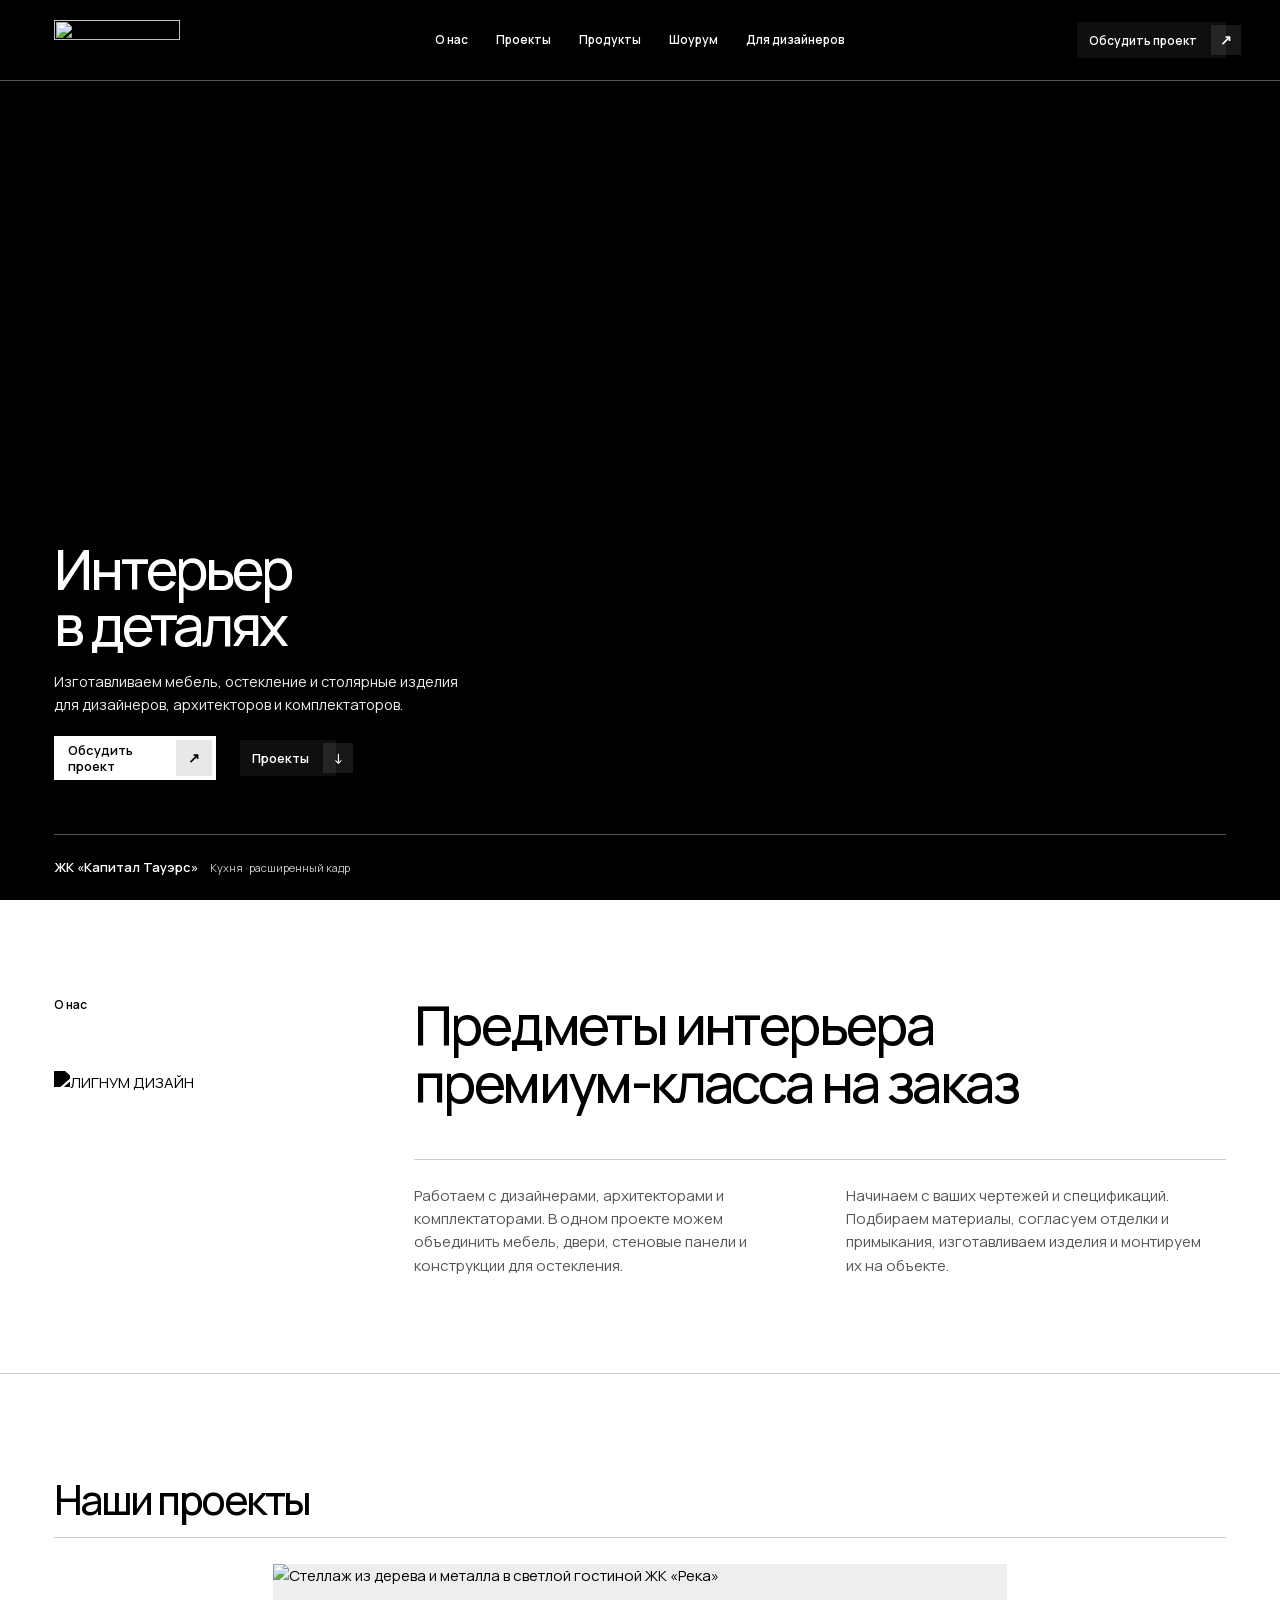
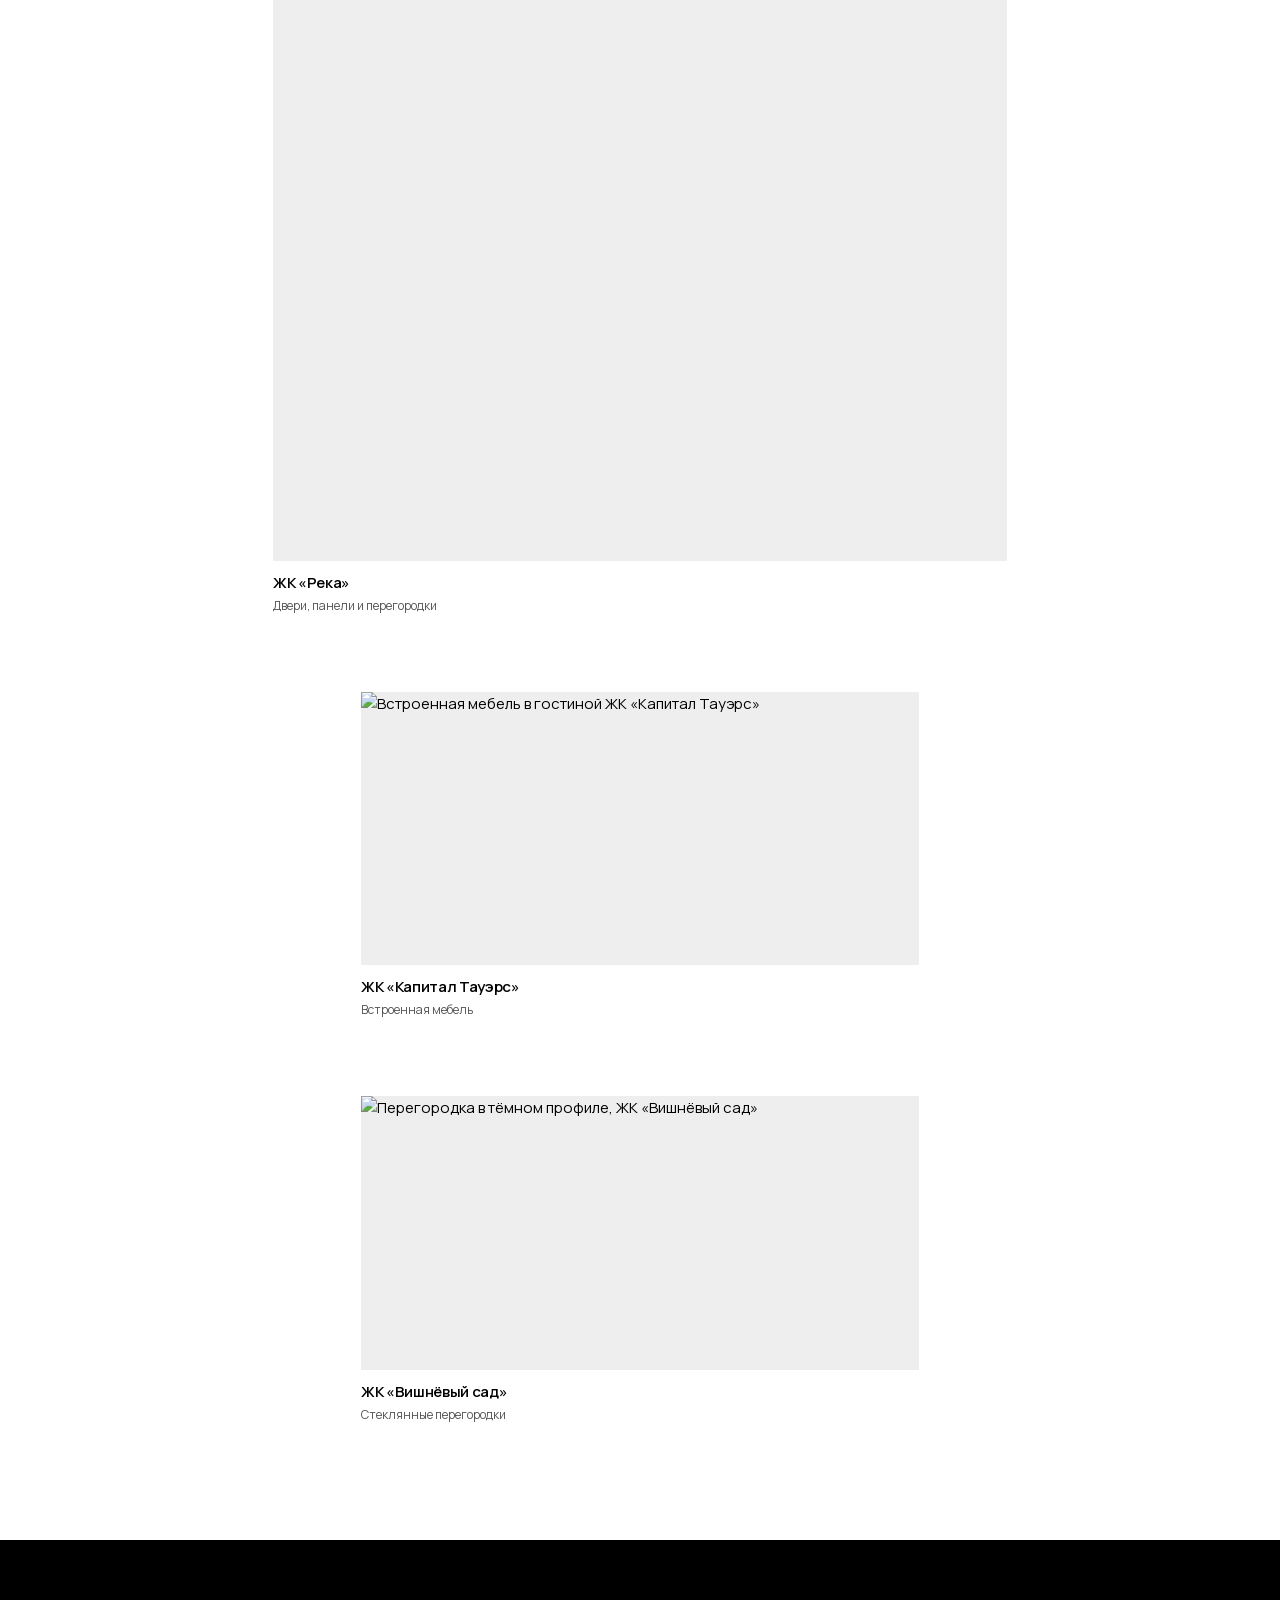
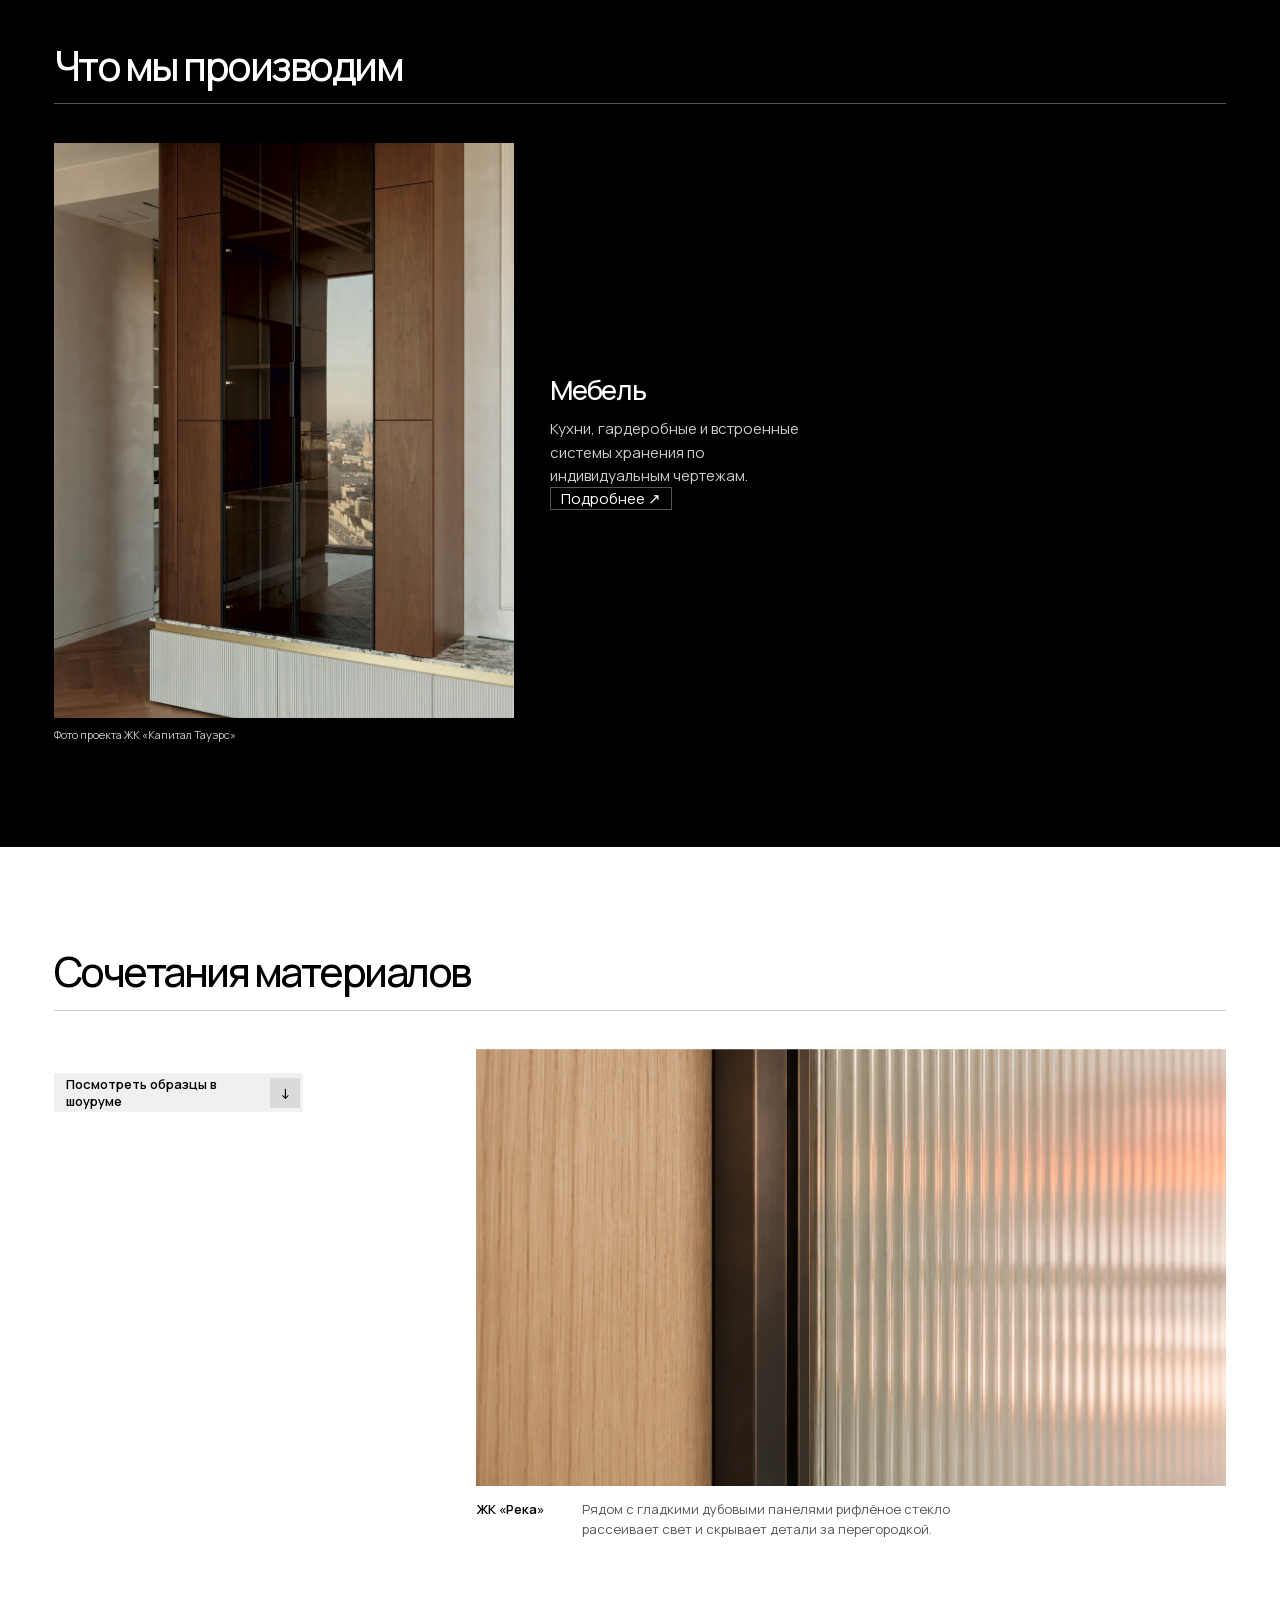
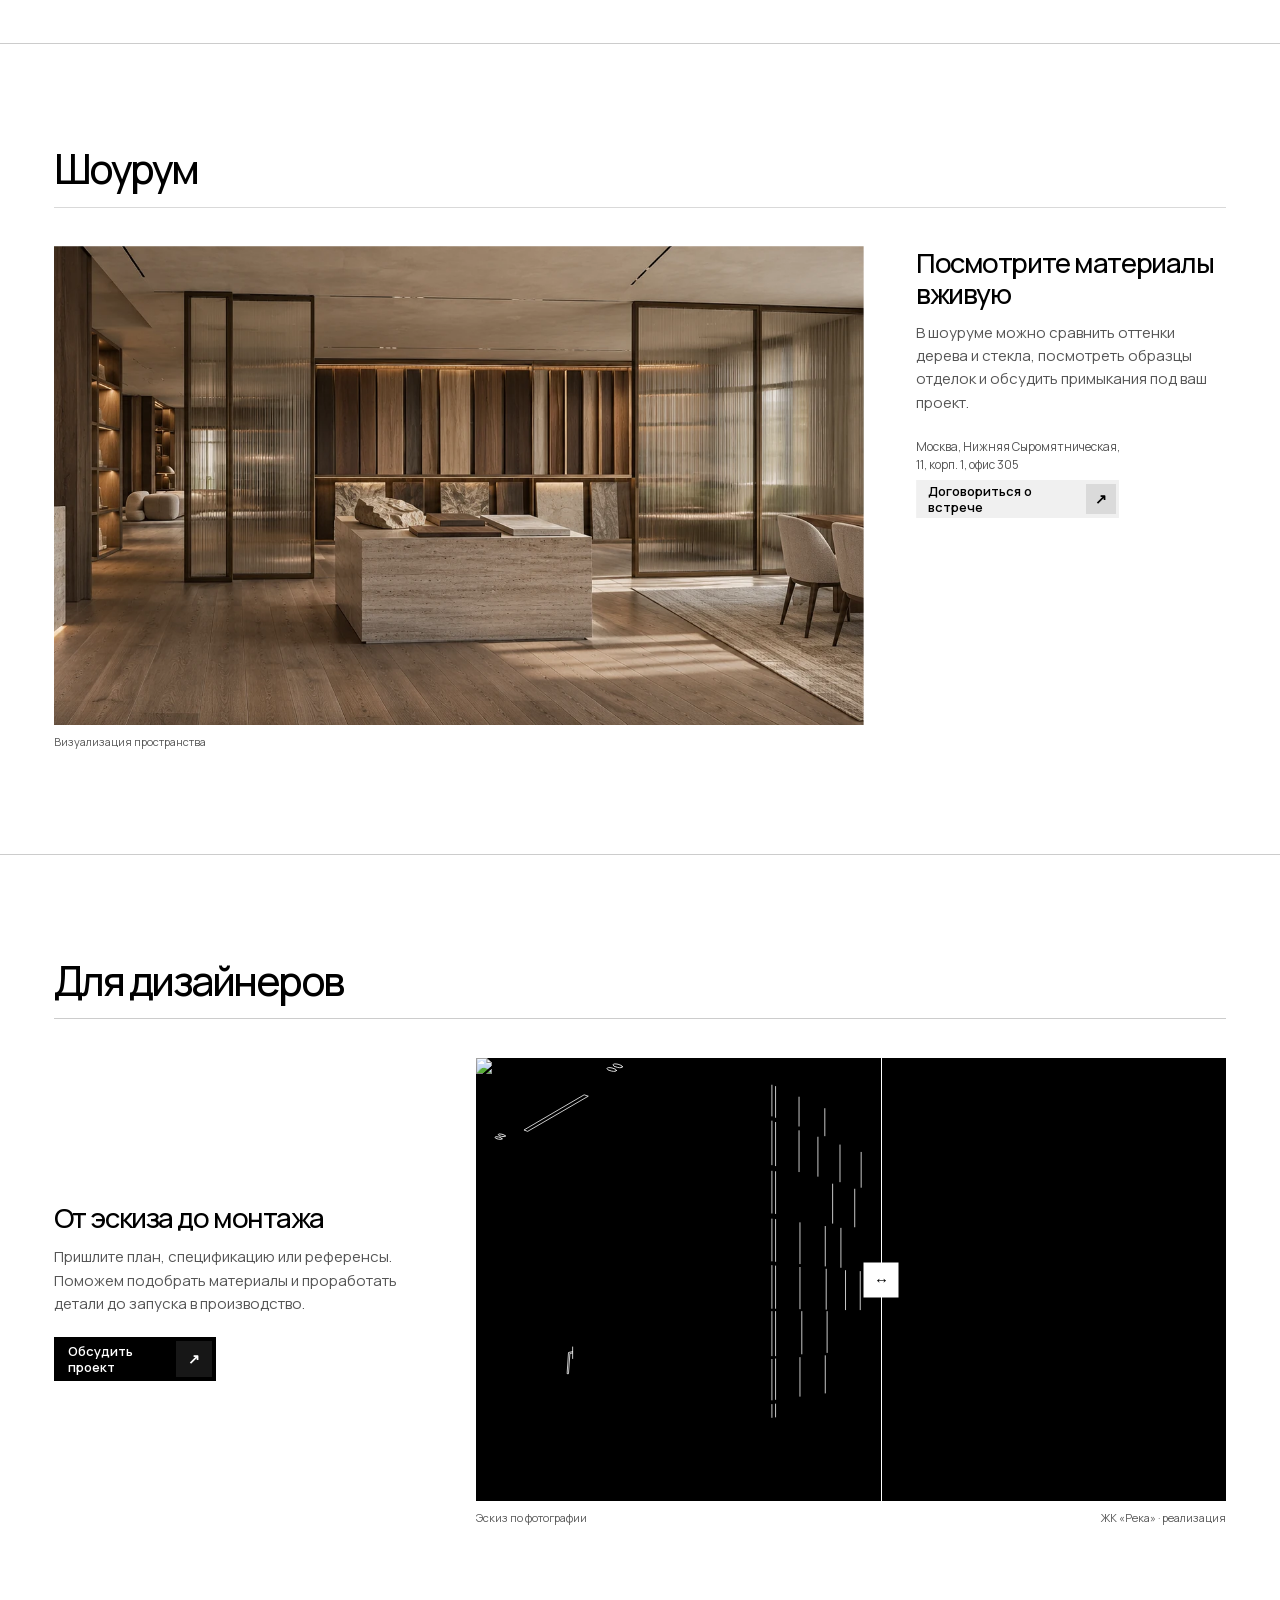
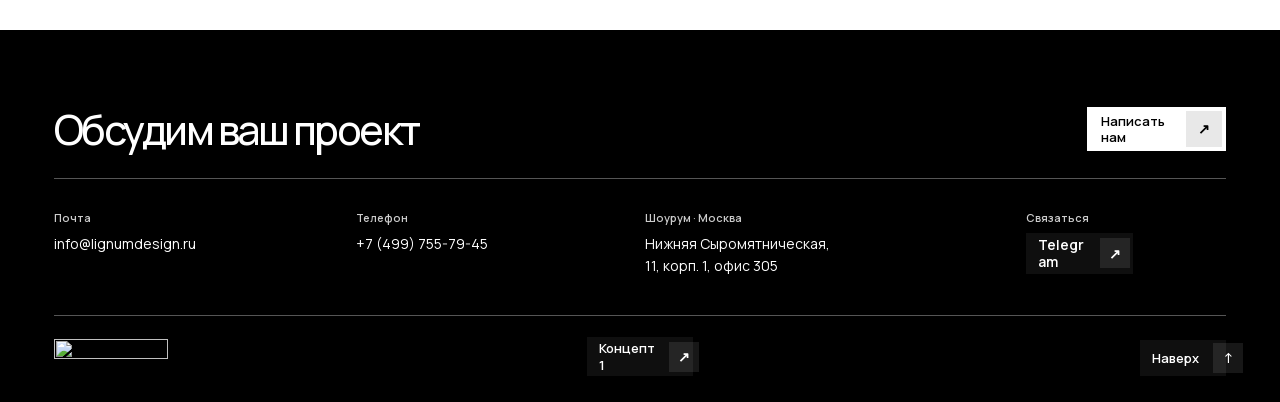
==== concept-2/index.html @ 177f82dd "Publish the two LIGNUM design concepts" ====
<!doctype html>
<html lang="ru">
<head>
  <meta charset="utf-8">
  <meta name="viewport" content="width=device-width, initial-scale=1">
  <meta name="robots" content="noindex, nofollow">
  <meta name="theme-color" content="#fff">
  <meta name="description" content="Изготовление мебели, остекления и отделки для проектов дизайнеров, архитекторов и комплектаторов.">
  <title>ЛИГНУМ ДИЗАЙН — Концепт 2</title>
  <link rel="preload" href="media/manrope-cyrillic.woff2" as="font" type="font/woff2" crossorigin>
  <script src="/lignum-preview/concept-theme.js"></script>
  <link rel="stylesheet" href="concept.css?v=materials-detail">
  <link rel="stylesheet" href="/lignum-preview/concept-theme.css">
  <link rel="stylesheet" href="/lignum-preview/product-more.css?v=placeholder">
  <script src="shell.js" defer></script>
  <script src="/lignum-preview/image-galleries.js" defer></script>
  <script src="concept.js?v=shared-galleries" defer></script>
</head>
<body id="top">
  <a class="skip-link" href="#main">К содержанию</a>
  <header class="site-header is-over-hero">
    <div class="wrap header-inner">
      <a class="header-logo" href="/lignum-preview/concept-2/" aria-label="ЛИГНУМ ДИЗАЙН, главная">
        <img src="/lignum-preview/assets/lignum-logo-original-white.png" width="896" height="288" alt="">
      </a>
      <nav class="header-nav" aria-label="Главное меню">
        <a href="#about">О нас</a>
        <a href="#projects">Проекты</a>
        <a href="#products">Продукты</a>
        <a href="#showroom">Шоурум</a>
        <a href="#designers">Для дизайнеров</a>
      </nav>
      <div class="header-actions">
        <a class="header-contact text-link" href="#contact">Обсудить проект <span aria-hidden="true">↗</span></a>
        <button class="concept-theme-toggle" type="button" aria-label="Тёмная тема" aria-pressed="false" hidden><span aria-hidden="true">☾</span><span aria-hidden="true">☀︎</span></button>
        <button class="menu-button" type="button" aria-label="Открыть меню" aria-controls="site-menu" aria-expanded="false" hidden>
          <span class="menu-icon" aria-hidden="true"></span>
        </button>
      </div>
    </div>
  </header>

  <main id="main">
    <section class="hero" aria-labelledby="hero-title">
      <div class="hero-copy wrap">
        <h1 id="hero-title"><span class="hero-line"><span>Интерьер</span></span> <span class="hero-line"><span>в деталях</span></span></h1>
        <p>Изготавливаем мебель, остекление и столярные изделия для дизайнеров, архитекторов и комплектаторов.</p>
        <div class="hero-actions">
          <a class="button button-paper" href="#contact">Обсудить проект <span aria-hidden="true">↗</span></a>
          <a class="text-link" href="#projects">Проекты <span aria-hidden="true">↓</span></a>
        </div>
      </div>
      <div class="hero-image" id="hero-image">
        <img src="/lignum-preview/concept-2/media/capital-kitchen-wide.webp" width="1672" height="941" alt="Кухня из орехового шпона, эмали и камня в ЖК «Капитал Тауэрс»" style="--crop: 54% 49%; --crop-small: 55% 52%" fetchpriority="high">
      </div>
      <div class="hero-caption wrap">
        <div class="hero-project">
          <span data-hero-name>ЖК «Капитал Тауэрс»</span>
          <span class="hero-project-type" data-hero-type>Кухня · расширенный кадр</span>
        </div>
        <div class="hero-controls" role="group" aria-label="Кадры портфолио" hidden>
          <span class="hero-count" aria-live="off"><span data-slide-number>01</span><span aria-hidden="true"> / </span>03</span>
          <button type="button" class="icon-button" data-hero-previous aria-label="Предыдущий кадр" aria-controls="hero-image">←</button>
          <button type="button" class="icon-button" data-hero-next aria-label="Следующий кадр" aria-controls="hero-image">→</button>
          <button type="button" class="icon-button hero-pause" data-hero-pause aria-label="Приостановить смену фото" aria-controls="hero-image">Ⅱ</button>
        </div>
      </div>
    </section>

    <section class="about" id="about" aria-labelledby="about-title">
      <div class="wrap about-grid">
        <div class="about-brand" data-reveal>
          <span class="section-label">О нас</span>
          <img src="/lignum-preview/assets/lignum-logo-original-white.png" width="896" height="288" alt="ЛИГНУМ ДИЗАЙН" loading="lazy" decoding="async">
        </div>
        <div class="about-copy" data-reveal>
          <h2 id="about-title">Предметы интерьера<br> премиум-класса на заказ</h2>
          <div class="about-details">
            <p>Работаем с дизайнерами, архитекторами и комплектаторами. В одном проекте можем объединить мебель, двери, стеновые панели и конструкции для остекления.</p>
            <p>Начинаем с ваших чертежей и спецификаций. Подбираем материалы, согласуем отделки и примыкания, изготавливаем изделия и монтируем их на объекте.</p>
          </div>
        </div>
      </div>
    </section>

    <section class="section" aria-labelledby="projects-title">
      <div class="work-gallery" id="projects">
        <div class="work-stage">
          <div class="section-heading wrap" data-reveal>
            <h2 id="projects-title">Наши проекты</h2>
          </div>
          <div class="work-frame" data-reveal="media">
            <div class="work-rail" id="work-rail" role="region" aria-label="Галерея проектов" tabindex="0">
              <div class="work-track">
                <article class="work work-lead" data-project="reka">
                  <div class="work-image"><img src="/lignum-preview/assets/reka-living-retouched.webp" width="1631" height="964" alt="Стеллаж из дерева и металла в светлой гостиной ЖК «Река»" loading="lazy" decoding="async"></div>
                  <div class="work-caption"><div><h3>ЖК «Река»</h3><p>Двери, панели и перегородки</p></div></div>
                </article>
                <article class="work work-capital" data-project="capital-towers">
                  <div class="work-image"><img src="/lignum-preview/assets/capital-detail-retouched.webp" width="1535" height="1025" alt="Встроенная мебель в гостиной ЖК «Капитал Тауэрс»" loading="lazy" decoding="async"></div>
                  <div class="work-caption"><div><h3>ЖК «Капитал Тауэрс»</h3><p>Встроенная мебель</p></div></div>
                </article>
                <article class="work work-vishnevy" data-project="vishnevy-sad">
                  <div class="work-image"><img src="/lignum-preview/concept-2/media/vishnevy-wide.webp" width="1536" height="1024" alt="Перегородка в тёмном профиле, ЖК «Вишнёвый сад»" loading="lazy" decoding="async"></div>
                  <div class="work-caption"><div><h3>ЖК «Вишнёвый сад»</h3><p>Стеклянные перегородки</p></div></div>
                </article>
              </div>
            </div>
            <div class="work-controls wrap" role="group" aria-label="Навигация по проектам" hidden>
              <span class="work-count"><span data-work-current>01</span><span aria-hidden="true"> / </span><span data-work-total>03</span></span>
              <span class="work-progress" aria-hidden="true"></span>
              <div class="work-arrows">
                <button type="button" class="icon-button" aria-label="Предыдущий проект" aria-controls="work-rail" data-work-previous>←</button>
                <button type="button" class="icon-button" aria-label="Следующий проект" aria-controls="work-rail" data-work-next>→</button>
              </div>
            </div>
          </div>
        </div>
      </div>
    </section>

    <section class="section product-section" id="products" aria-labelledby="products-title">
      <div class="wrap">
        <div class="section-heading" data-reveal>
          <h2 id="products-title">Что мы производим</h2>
        </div>
        <div class="product-grid" data-reveal>
          <div class="product-tabs" id="product-tabs" role="tablist" aria-label="Производственные направления" aria-orientation="vertical" hidden>
            <button type="button" role="tab" id="product-tab-0" aria-controls="product-panel" aria-selected="true">Мебель <span aria-hidden="true">↗</span></button>
            <button type="button" role="tab" id="product-tab-1" aria-controls="product-panel" aria-selected="false" tabindex="-1">Остекление <span aria-hidden="true">↗</span></button>
            <button type="button" role="tab" id="product-tab-2" aria-controls="product-panel" aria-selected="false" tabindex="-1">Двери и стеновые панели <span aria-hidden="true">↗</span></button>
            <button type="button" role="tab" id="product-tab-3" aria-controls="product-panel" aria-selected="false" tabindex="-1">Мягкая мебель <span aria-hidden="true">↗</span></button>
            <button type="button" role="tab" id="product-tab-4" aria-controls="product-panel" aria-selected="false" tabindex="-1">Паркетная доска <span aria-hidden="true">↗</span></button>
            <button type="button" role="tab" id="product-tab-5" aria-controls="product-panel" aria-selected="false" tabindex="-1">Перегородки и ограждения <span aria-hidden="true">↗</span></button>
          </div>
          <div class="product-panel" id="product-panel" role="tabpanel" aria-labelledby="product-tab-0" tabindex="0">
            <figure class="product-visual">
              <div class="product-image"><img src="media/capital-walnut-cabinet.webp" width="957" height="1435" alt="Встроенный шкаф из орехового шпона со стеклянными фасадами в ЖК «Капитал Тауэрс»" style="--crop: 50% 78%" loading="lazy" decoding="async"></div>
              <figcaption data-product-credit>Фото проекта ЖК «Капитал Тауэрс»</figcaption>
            </figure>
            <div class="product-copy">
              <h3 data-product-title>Мебель</h3>
              <p data-product-description>Кухни, гардеробные и встроенные системы хранения по индивидуальным чертежам.</p>
              <a class="product-more" role="link" aria-disabled="true">Подробнее <span aria-hidden="true">↗</span></a>
            </div>
          </div>
        </div>
      </div>
    </section>

    <section class="section materials-section" id="materials" aria-labelledby="materials-title">
      <div class="wrap">
        <div class="section-heading" data-reveal>
          <h2 id="materials-title">Сочетания материалов</h2>
        </div>
        <div class="materials-grid">
          <div class="materials-options" role="group" aria-label="Сочетания материалов в проектах" data-reveal hidden>
            <button class="material-option" type="button" aria-pressed="true" aria-controls="materials-example">Дуб и рифлёное стекло <span aria-hidden="true">→</span></button>
            <button class="material-option" type="button" aria-pressed="false" aria-controls="materials-example">Орех, эмаль и камень <span aria-hidden="true">→</span></button>
            <button class="material-option" type="button" aria-pressed="false" aria-controls="materials-example">Тёмный профиль и стекло <span aria-hidden="true">→</span></button>
          </div>
          <figure class="materials-figure" id="materials-example" data-reveal="media">
            <div class="materials-image">
              <img src="media/materials-reka.webp" width="1672" height="941" alt="Крупный план стыка дубовой панели, тёмного профиля и рифлёного стекла" loading="lazy" decoding="async">
            </div>
            <figcaption aria-live="polite">
              <span data-material-project>ЖК «Река»</span>
              <p data-material-caption>Рядом с гладкими дубовыми панелями рифлёное стекло рассеивает свет и скрывает детали за перегородкой.</p>
            </figcaption>
          </figure>
          <a class="text-link materials-visit" href="#showroom" data-reveal>Посмотреть образцы в шоуруме <span aria-hidden="true">↓</span></a>
        </div>
      </div>
    </section>

    <section class="section wrap" id="showroom" aria-labelledby="showroom-title">
      <div class="section-heading" data-reveal>
        <h2 id="showroom-title">Шоурум</h2>
      </div>
      <div class="showroom-grid">
        <figure class="showroom-figure" data-reveal="media">
          <div class="showroom-image" id="showroom-image"><img src="media/showroom-entry-large.webp" width="2172" height="724" alt="Визуализация входа в шоурум" style="--crop: 48% 50%; --crop-small: 46% 50%" loading="lazy" decoding="async"></div>
          <figcaption>Визуализация пространства</figcaption>
        </figure>
        <div class="showroom-info" data-reveal>
          <h3>Посмотрите материалы вживую</h3>
          <p>В шоуруме можно сравнить оттенки дерева и стекла, посмотреть образцы отделок и обсудить примыкания под ваш проект.</p>
          <div class="showroom-controls" aria-label="Зоны шоурума" role="group" hidden>
            <button class="showroom-option" type="button" aria-pressed="true" aria-controls="showroom-image" data-scene="0">Вход <span aria-hidden="true">↗</span></button>
            <button class="showroom-option" type="button" aria-pressed="false" aria-controls="showroom-image" data-scene="1">Материалы <span aria-hidden="true">↗</span></button>
            <button class="showroom-option" type="button" aria-pressed="false" aria-controls="showroom-image" data-scene="2">Встречи <span aria-hidden="true">↗</span></button>
          </div>
          <div class="showroom-visit">
            <address>Москва, Нижняя Сыромятническая,<br>11, корп. 1, офис 305</address>
            <a class="text-link" href="mailto:info@lignumdesign.ru?subject=Встреча%20в%20шоуруме">Договориться о встрече <span aria-hidden="true">↗</span></a>
          </div>
        </div>
      </div>
    </section>

    <section class="section designer-section" id="designers" aria-labelledby="designers-title">
      <div class="wrap">
        <div class="section-heading" data-reveal>
          <h2 id="designers-title">Для дизайнеров</h2>
        </div>
        <div class="designer-grid">
          <div class="designer-copy" data-reveal>
            <h3>От эскиза до монтажа</h3>
            <p>Пришлите план, спецификацию или референсы. Поможем подобрать материалы и проработать детали до запуска в производство.</p>
            <a class="button button-ink" href="#contact">Обсудить проект <span aria-hidden="true">↗</span></a>
          </div>
          <figure class="comparison" data-reveal="media">
            <div class="comparison-image">
              <img class="comparison-sketch" src="/lignum-preview/assets/reka-outline-ai.webp" width="1631" height="964" alt="Эскиз гостиной со стеллажом" loading="lazy" decoding="async">
              <svg class="comparison-detail" viewBox="0 0 1631 964" aria-hidden="true" focusable="false">
                <g fill="none" stroke="#fff" stroke-width="1.7" stroke-linecap="round" stroke-linejoin="round">
                  <path d="M643 59v67m0 11v95m0 14v91m0 13v91m0 10v93m0 7v96m0 8v88m0 10v28 M651 62v67m0 11v94m0 13v91m0 13v91m0 10v92m0 7v96m0 7v88m0 10v28"/>
                  <path d="M702 85v63m56-38v59 M702 158v89m41-75v85m48-68v80m46-64v76 M775 274v85m48-74v82 M704 358v89m55-81v86m34-82v85 M704 455v90m57-86v87m42-84v85m32-83v83 M708 551v92m55-92v89 M704 651v84m55-88v81"/>
                  <path d="M210 628v25m0-15-9 2-3 46h3l3-44 6-1 M105 156l130-76 9 3-131 76z"/>
                  <ellipse cx="49" cy="174" rx="8" ry="2.4" transform="rotate(12 49 174)"/>
                  <ellipse cx="56" cy="168" rx="8" ry="2.4" transform="rotate(12 56 168)"/>
                  <ellipse cx="295" cy="25" rx="10.5" ry="3.4" transform="rotate(12 295 25)"/>
                  <ellipse cx="308" cy="17" rx="10.5" ry="3.4" transform="rotate(12 308 17)"/>
                </g>
              </svg>
              <img class="comparison-photo" src="/lignum-preview/assets/reka-living-retouched.webp" width="1631" height="964" alt="Готовая гостиная ЖК «Река»" loading="lazy" decoding="async">
              <span class="comparison-line" aria-hidden="true"><span>↔</span></span>
              <input class="comparison-input" type="range" min="0" max="100" value="54" aria-label="Сравнить эскиз и фотографию гостиной" hidden>
            </div>
            <figcaption><span>Эскиз по фотографии</span><span>ЖК «Река» · реализация</span></figcaption>
          </figure>
        </div>
      </div>
    </section>
  </main>

  <footer class="site-footer" id="contact">
    <div class="wrap">
      <div class="footer-top" data-reveal>
        <h2>Обсудим ваш проект</h2>
        <a class="button button-paper" href="mailto:info@lignumdesign.ru?subject=Проект%20для%20ЛИГНУМ%20ДИЗАЙН">Написать нам <span aria-hidden="true">↗</span></a>
      </div>
      <div class="footer-contacts">
        <div><span class="section-label">Почта</span><a href="mailto:info@lignumdesign.ru">info@lignumdesign.ru</a></div>
        <div><span class="section-label">Телефон</span><a href="tel:+74997557945">+7 (499) 755-79-45</a></div>
        <div><span class="section-label">Шоурум · Москва</span><address>Нижняя Сыромятническая,<br>11, корп. 1, офис 305</address></div>
        <div><span class="section-label">Связаться</span><a class="text-link" href="https://t.me/lignum_design" target="_blank" rel="noopener noreferrer">Telegram <span aria-hidden="true">↗</span></a></div>
      </div>
      <div class="footer-bottom">
        <a class="footer-logo" href="#top" aria-label="ЛИГНУМ ДИЗАЙН, наверх"><img src="/lignum-preview/assets/lignum-logo-original-white.png" width="896" height="288" alt=""></a>
        <a class="text-link" href="/lignum-preview/concept-1/">Концепт 1 <span aria-hidden="true">↗</span></a>
        <a href="#top" class="text-link">Наверх <span aria-hidden="true">↑</span></a>
      </div>
    </div>
  </footer>

  <dialog class="site-menu" id="site-menu" aria-labelledby="menu-title">
    <div class="wrap menu-shell">
      <div class="menu-header"><h2 id="menu-title">Меню</h2><button class="text-link" type="button" data-menu-close autofocus>Закрыть <span aria-hidden="true">×</span></button></div>
      <div class="menu-columns">
        <nav class="menu-main" aria-label="Разделы сайта">
          <a href="#about">О нас</a><a href="#projects">Проекты</a><a href="#products">Продукты</a>
          <a href="#showroom">Шоурум</a><a href="#designers">Для дизайнеров</a><a href="#contact">Контакты</a>
        </nav>
        <div class="menu-details">
          <nav aria-label="Продуктовые направления">
            <h3>Продукты</h3>
            <a href="#products" data-product-tab="0">Мебель</a><a href="#products" data-product-tab="1">Остекление</a>
            <a href="#products" data-product-tab="2">Двери и стеновые панели</a><a href="#products" data-product-tab="3">Мягкая мебель</a>
            <a href="#products" data-product-tab="4">Паркетная доска</a><a href="#products" data-product-tab="5">Перегородки и ограждения</a>
          </nav>
          <nav aria-label="Избранные проекты">
            <h3>Избранные проекты</h3>
            <a href="#projects" data-project-link="reka">ЖК «Река»</a><a href="#projects" data-project-link="capital-towers">ЖК «Капитал Тауэрс»</a>
            <a href="#projects" data-project-link="vishnevy-sad">ЖК «Вишнёвый сад»</a>
          </nav>
        </div>
      </div>
    </div>
  </dialog>
</body>
</html>
---- concept-2/concept.css ----
@font-face {
  font-family: Manrope;
  src: url("media/manrope-cyrillic.woff2") format("woff2");
  font-style: normal;
  font-weight: 400 700;
  font-display: swap;
  unicode-range: U+0301, U+0400-045F, U+0490-0491, U+04B0-04B1, U+2116;
}

@font-face {
  font-family: Manrope;
  src: url("media/manrope-latin.woff2") format("woff2");
  font-style: normal;
  font-weight: 400 700;
  font-display: swap;
  unicode-range: U+0000-00FF, U+0131, U+0152-0153, U+02BB-02BC, U+02C6, U+02DA, U+02DC,
    U+0304, U+0308, U+0329, U+2000-206F, U+20AC, U+2122, U+2191, U+2193, U+2212, U+2215, U+FEFF, U+FFFD;
}

:root {
  --paper: #fff;
  --ink: #000;
  --canvas: var(--paper);
  --text: var(--ink);
  --wordmark-filter: brightness(0);
  --quiet: #000a;
  --rule: #0003;
  --inverse-quiet: #fffc;
  --inverse-rule: #fff5;
  --gutter: clamp(22px, 4.2vw, 76px);
  --header-size: 81px;
  --page-scroll-padding: 104px;
  --section-space: clamp(64px, 8.1vw, 132px);
  --ease: cubic-bezier(.22, .72, .22, 1);
  --body-font: Manrope, Arial, sans-serif;
  color-scheme: light;
  scroll-padding-top: var(--page-scroll-padding);
  scroll-behavior: smooth;
}

:root[data-theme="dark"] {
  --canvas: #171717;
  --text: #f4f4f4;
  --quiet: #bdbdbd;
  --rule: #fff4;
  --wordmark-filter: none;
  color-scheme: dark;
}

* { box-sizing: border-box; }
[hidden] { display: none !important; }
body { margin: 0; background: var(--canvas); color: var(--text); font: 400 15px/1.55 var(--body-font); }
h1, h2, h3, p, figure { margin: 0; }
h1, h2, h3 { font-weight: 500; }
img, svg { display: block; max-width: 100%; }
a { color: inherit; text-decoration: none; }
button, input { font: inherit; color: inherit; }
button { border-radius: 0; cursor: pointer; }
address { font-style: normal; }
:focus-visible { outline: 2px solid currentColor; outline-offset: 4px; }
.skip-link { position: fixed; left: 12px; top: 12px; z-index: 20; translate: 0 -150%; padding: 10px 16px; background: var(--text); color: var(--canvas); }
.skip-link:focus { translate: 0; }

.wrap { width: min(calc(100% - 2 * var(--gutter)), 1584px); margin-inline: auto; }
.section { padding-block: var(--section-space); }
.text-link, .button {
  --action-tile: color-mix(in srgb, currentColor 9%, transparent);
  display: inline-flex;
  width: fit-content;
  align-items: center;
  justify-content: space-between;
  gap: 14px;
  padding: 3px 3px 3px 12px;
  border: 0;
  font-size: 13px;
  font-weight: 600;
  line-height: 1.25;
  transition: background .28s var(--ease), color .28s var(--ease);
}
.text-link { min-height: 36px; background: color-mix(in srgb, currentColor 6%, transparent); }
.text-link:is(:hover, :focus-visible) { background: color-mix(in srgb, currentColor 12%, transparent); }
.text-link > span, .button > span {
  display: grid;
  flex: 0 0 30px;
  place-items: center;
  aspect-ratio: 1;
  background: var(--action-tile);
  font-size: 14px;
  transition: background .28s var(--ease), color .28s var(--ease);
}
.text-link:is(:hover, :focus-visible) > span { background: var(--text); color: var(--canvas); }
.hero .text-link:is(:hover, :focus-visible) > span,
.site-header.is-over-hero .text-link:is(:hover, :focus-visible) > span,
.product-section .text-link:is(:hover, :focus-visible) > span,
.site-footer .text-link:is(:hover, :focus-visible) > span { background: var(--paper); color: var(--ink); }
.button {
  min-height: 44px;
  gap: 17px;
  padding: 4px 4px 4px 14px;
}
.button > span { flex-basis: 36px; }
.button-ink { background: var(--ink); color: var(--paper); }
.button-ink:is(:hover, :focus-visible) > span { background: var(--paper); color: var(--ink); }
.button-paper { background: var(--paper); color: var(--ink); }
.button-paper:is(:hover, :focus-visible) > span { background: var(--ink); color: var(--paper); }
.section-label { font-size: 12px; font-weight: 600; }
.section-heading {
  display: flex;
  justify-content: space-between;
  align-items: end;
  gap: 24px;
  margin-bottom: clamp(23px, 3vw, 43px);
  padding-bottom: 17px;
  border-bottom: 1px solid var(--rule);
}
.section-heading h2, .footer-top h2 {
  font-size: clamp(30px, 3.2vw, 49px);
  line-height: 1.04;
  letter-spacing: -.061em;
  text-wrap: balance;
}

.site-header {
  position: relative;
  z-index: 8;
  top: 0;
  height: var(--header-size);
  border-bottom: 1px solid var(--rule);
  background: var(--canvas);
  transition: background .28s ease, border-color .28s ease, color .28s ease;
}
.site-header.is-sticky { position: sticky; }
.site-header.is-over-hero { background: transparent; color: var(--paper); border-color: var(--inverse-rule); }
.header-inner {
  display: grid;
  grid-template-columns: 1fr auto 1fr;
  align-items: center;
  height: 100%;
  gap: 24px;
}
.header-logo { width: 126px; }
.header-logo img { width: 100%; height: auto; filter: var(--wordmark-filter); }
.site-header.is-over-hero .header-logo img { filter: none; }
.header-nav,
.header-actions {
  display: flex;
  gap: clamp(15px, 2.2vw, 34px);
  align-items: center;
}
.header-nav { font-size: 12px; font-weight: 600; white-space: nowrap; }
.header-nav a:hover { text-decoration: underline; text-underline-offset: 5px; }
.header-actions { justify-self: end; }
.header-contact { white-space: nowrap; font-size: 12px; }
.menu-button, .icon-button {
  display: grid;
  place-items: center;
  width: 39px;
  height: 39px;
  padding: 0;
  border: 1px solid var(--rule);
  background: transparent;
  transition: color .2s ease, background .2s ease, border-color .2s ease;
}
.menu-button:hover, .icon-button:hover { border-color: var(--text); background: var(--text); color: var(--canvas); }
.site-header.is-over-hero .menu-button, .hero .icon-button { border-color: var(--inverse-rule); }
.site-header.is-over-hero .menu-button:hover, .hero .icon-button:hover { background: var(--paper); color: var(--ink); border-color: var(--paper); }
.menu-icon { width: 17px; height: 7px; border-block: 1px solid currentColor; }

.hero {
  position: relative;
  isolation: isolate;
  display: grid;
  grid-template-rows: 1fr auto;
  min-height: 100vh;
  min-height: 100svh;
  margin-top: calc(-1 * var(--header-size));
  padding-top: var(--header-size);
  overflow: clip;
  background: var(--ink);
  color: var(--paper);
}
.hero-copy { align-self: end; padding-block: 34px clamp(29px, 6vh, 74px); }
.hero h1 {
  width: fit-content;
  font-size: clamp(39px, 4.35vw, 65px);
  line-height: 1.02;
  letter-spacing: -.055em;
}
.hero-line { display: block; overflow: clip; padding-bottom: .1em; margin-bottom: -.1em; }
.hero-line > span { display: block; }
.hero-copy > p {
  max-width: 47ch;
  margin-top: 17px;
  color: #fffe;
  font-size: clamp(13px, 1.13vw, 16px);
}
.hero-actions { display: flex; flex-wrap: wrap; gap: 11px 24px; align-items: center; margin-top: 20px; }
.hero-image {
  position: absolute;
  inset: 0;
  z-index: -1;
  overflow: hidden;
}
.hero-image::after {
  content: "";
  position: absolute;
  inset: 0;
  background: linear-gradient(180deg, #0007, transparent 25%, transparent 45%, #000b),
    linear-gradient(90deg, #0005, transparent 72%), rgb(0 0 0 / .2);
  pointer-events: none;
}
.hero-image img, .work-image img, .product-image img, .showroom-image img, .materials-image img {
  display: block;
  width: 100%;
  height: 100%;
  object-fit: cover;
}
.hero-image img, .product-image img, .showroom-image img, .materials-image img { position: absolute; inset: 0; }
.hero-image img { object-position: var(--crop, 50% 52%); filter: saturate(.95); }
.hero-caption, .hero-project, .hero-controls { display: flex; align-items: center; }
.hero-caption { min-height: 66px; justify-content: space-between; gap: 16px; padding-block: 8px; border-top: 1px solid var(--inverse-rule); }
.hero-project { min-width: 0; gap: 8px 12px; font-size: 13px; font-weight: 600; }
.hero-project-type { color: var(--inverse-quiet); font-size: 11px; font-weight: 400; }
.hero-project-arrow { font-size: 14px; transition: transform .26s var(--ease); }
.hero-project:hover .hero-project-arrow { transform: translate(2px, -2px); }
.hero-controls { flex-shrink: 0; gap: 5px; }
.hero-count { margin-right: 7px; font-size: 10px; font-variant-numeric: tabular-nums; }
.icon-button { width: 38px; height: 38px; font-size: 15px; }
.hero-pause { font-size: 12px; }

.about { background: var(--canvas); color: var(--text); border-bottom: 1px solid var(--rule); overflow: clip; }
.about-grid {
  display: grid;
  grid-template-columns: minmax(145px, 1fr) minmax(0, 3fr);
  align-items: start;
  gap: clamp(36px, 7vw, 108px);
  padding-block: clamp(52px, 7.5vw, 118px);
}
.about-brand {
  display: grid;
  justify-items: start;
  gap: clamp(25px, 4.4vw, 64px);
}
.about-brand img {
  width: clamp(132px, 15vw, 224px);
  height: auto;
  filter: var(--wordmark-filter);
}
.about-copy h2 {
  font-size: clamp(31px, 4.25vw, 67px);
  line-height: 1.06;
  letter-spacing: -.048em;
}
.about-details {
  display: grid;
  grid-template-columns: repeat(2, minmax(0, 1fr));
  gap: clamp(20px, 4vw, 58px);
  margin-top: clamp(24px, 3.7vw, 54px);
  padding-top: clamp(17px, 1.9vw, 28px);
  border-top: 1px solid var(--rule);
  color: var(--quiet);
}
.about-details p {
  max-width: 40ch;
  text-wrap: pretty;
}

.work-gallery { scroll-margin-top: calc(var(--header-size) + 18px - var(--page-scroll-padding)); }
.work-gallery::after { content: ""; display: block; height: var(--work-travel, 0px); }
.work-stage {
  --work-gap: clamp(30px, 5vw, 86px);
  --work-image-limit: max(85px, 100svh - var(--header-size) - clamp(222px, 15vw, 240px));
  --work-lead-width: min(61vw, 1040px, var(--work-image-limit) * 1.23);
  --work-side-width: min(max(var(--work-lead-width) * .76, min(43vw, 680px)), var(--work-image-limit) * 2.04);
  --work-window: min(calc(100% - 2 * var(--gutter)), 1584px);
}
.work-gallery.is-pinned .work-stage {
  position: sticky;
  top: calc(var(--header-size) + 18px);
  min-height: calc(100svh - var(--header-size) - 18px);
  display: flex;
  flex-direction: column;
}
.work-gallery.is-pinned .work-frame { flex: 1; display: flex; flex-direction: column; }
.work-stage > .section-heading { margin-bottom: clamp(16px, 2vw, 32px); }
.work-rail {
  width: var(--work-window);
  margin-inline: auto;
  overflow: clip;
}
.work-track { display: grid; justify-items: center; gap: var(--work-gap); }
.work-gallery.is-pinned .work-rail { flex: 1; display: flex; align-items: center; }
.work-gallery.is-pinned .work-track {
  position: relative;
  width: 100%;
  display: flex;
  align-items: center;
  padding-inline-start: calc((100% - var(--work-lead-width)) / 2);
  translate: calc(-1 * var(--work-offset, 0px)) 0;
}
.work-rail:focus-visible { outline-offset: -2px; }
.work { width: var(--work-side-width); flex: none; min-width: 0; }
.work-lead { width: var(--work-lead-width); }
.work-gallery.is-pinned .work { opacity: var(--work-opacity, 1); }
.work-gallery.is-pinned .work:not(.work-lead) { opacity: var(--work-opacity, 0); }
.work-gallery.is-pinned .work.is-offstage { pointer-events: none; }
.work:focus-visible { outline-offset: -2px; }
.work-image { aspect-ratio: 2.04; overflow: hidden; background: #0001; }
.work-lead .work-image { aspect-ratio: 1.23; }
.work-image img { translate: var(--work-shift, 0px) 0; filter: saturate(.95); transition: transform .75s var(--ease); }
.work-lead img { object-position: 53% 52%; }
.work-capital img { object-position: 50% 48%; }
.work-vishnevy img { object-position: 50% 47%; }
.work:is(:hover, :focus-visible) img { transform: scale(1.035); }
.work-caption { display: flex; align-items: center; justify-content: space-between; gap: 15px; padding-block: 10px 12px; }
.work-caption h3 { font-size: 15px; font-weight: 600; letter-spacing: -.022em; }
.work-caption p { margin-top: 3px; color: var(--quiet); font-size: 12px; }
.work-caption > span { display: grid; flex: 0 0 34px; place-items: center; height: 34px; border: 1px solid var(--rule); background: var(--paper); font-size: 15px; transition: color .28s var(--ease), background .28s var(--ease); }
.work:is(:hover, :focus-visible) .work-caption > span { color: var(--paper); background: var(--ink); }
.work-controls { display: grid; grid-template-columns: auto minmax(0, 1fr) auto; align-items: center; gap: clamp(12px, 2vw, 34px); }
.work-gallery.is-pinned .work-controls { margin-bottom: 8px; }
.work-count { font-size: 11px; font-variant-numeric: tabular-nums; white-space: nowrap; }
.work-progress { position: relative; height: 1px; background: var(--rule); }
.work-progress::after { content: ""; position: absolute; inset: -1px 0 0; background: var(--text); transform: scaleX(var(--work-progress, .333)); transform-origin: left; }
.work-arrows { display: flex; gap: 5px; }
.work-arrows .icon-button[aria-disabled="true"] { opacity: .35; background: transparent; border-color: var(--rule); color: var(--text); cursor: default; }

.product-section, .site-footer { background: var(--ink); color: var(--paper); --rule: var(--inverse-rule); --quiet: var(--inverse-quiet); }
.product-grid {
  display: grid;
  grid-template-columns: minmax(240px, .76fr) minmax(0, 1.24fr);
  gap: clamp(26px, 5vw, 89px);
}
.product-tabs { align-self: start; border-bottom: 1px solid var(--rule); }
.product-tabs button {
  display: flex;
  justify-content: space-between;
  align-items: center;
  gap: 16px;
  width: 100%;
  min-height: 59px;
  padding: 10px 12px;
  border: 0;
  border-top: 1px solid var(--rule);
  text-align: start;
  background: transparent;
  color: var(--paper);
  font-size: clamp(13px, 1.32vw, 19px);
  font-weight: 500;
  transition: color .25s ease, background .25s ease;
}
.product-tabs button:is(:hover, [aria-selected="true"]) { background: var(--paper); color: var(--ink); }
.product-tabs button:focus-visible { outline-offset: -4px; }
.product-tabs button > span { font-size: 14px; }
.product-panel { display: grid; grid-template-columns: minmax(0, 1.22fr) minmax(144px, .7fr); gap: clamp(16px, 2.8vw, 47px); align-items: center; min-width: 0; }
.product-image, .showroom-image { position: relative; overflow: hidden; }
.product-image img, .showroom-image img { object-position: var(--crop, 50% 50%); filter: saturate(.95); }
.product-image { aspect-ratio: 4 / 5; background: #fff1; }
.product-visual figcaption,
.showroom-figure figcaption,
.comparison figcaption { margin-top: 8px; color: var(--quiet); font-size: 11px; }
.product-copy h3, .showroom-info h3, .designer-copy h3 { font-size: clamp(22px, 2.15vw, 32px); line-height: 1.1; letter-spacing: -.052em; }
.product-copy p,
.showroom-info > p,
.designer-copy p { color: var(--quiet); margin-top: 12px; }
.product-copy .product-more {
  margin-top: 14px;
  padding: 0 10px;
  border: 1px solid var(--rule);
}
.product-grid:has(.product-tabs[hidden]) { grid-template-columns: 1fr; }
.product-grid:has(.product-tabs[hidden]) .product-panel { max-width: 760px; }

.materials-section { border-bottom: 1px solid var(--rule); }
.materials-grid {
  display: grid;
  grid-template-columns: minmax(236px, .63fr) minmax(0, 1.37fr);
  grid-template-areas: "options figure" "visit figure";
  grid-template-rows: auto 1fr;
  align-items: start;
  gap: 24px clamp(28px, 6vw, 100px);
}
.materials-options { grid-area: options; border-block-start: 1px solid var(--rule); }
.material-option {
  display: flex;
  align-items: center;
  justify-content: space-between;
  gap: 12px;
  width: 100%;
  min-height: 54px;
  padding: 10px 12px;
  border: 0;
  border-bottom: 1px solid var(--rule);
  background: transparent;
  color: var(--quiet);
  text-align: start;
  transition: background .25s var(--ease), color .25s var(--ease);
}
.material-option:is(:hover, [aria-pressed="true"]) {
  background: color-mix(in srgb, var(--text) 7%, transparent);
  color: var(--text);
}
.material-option[aria-pressed="true"] { font-weight: 600; }
.material-option > span { flex: none; opacity: .55; }
.material-option[aria-pressed="true"] > span { opacity: 1; }
.material-option:focus-visible { outline-offset: -3px; }
.materials-figure { grid-area: figure; }
.materials-image {
  position: relative;
  aspect-ratio: 1.72;
  overflow: hidden;
  background: color-mix(in srgb, var(--text) 8%, transparent);
}
.materials-image img { object-position: var(--crop, 50% 50%); }
.materials-figure figcaption {
  display: grid;
  grid-template-columns: auto minmax(0, 1fr);
  gap: 12px clamp(20px, 3vw, 50px);
  padding-top: 13px;
  font-size: 13px;
}
.materials-figure figcaption span { font-weight: 600; }
.materials-figure figcaption p { color: var(--quiet); max-width: 49ch; }
.materials-visit { grid-area: visit; }

.showroom-grid { display: grid; grid-template-columns: minmax(0, 1.88fr) minmax(250px, .72fr); align-items: start; gap: clamp(26px, 4.1vw, 66px); }
.showroom-image { aspect-ratio: 1.69; background: #0001; }
.showroom-info { padding-top: 2px; }
.showroom-controls { margin-top: 21px; }
.showroom-option {
  display: flex;
  align-items: center;
  justify-content: space-between;
  gap: 12px;
  width: 100%;
  min-height: 37px;
  padding: 5px 0;
  border: 0;
  border-bottom: 1px solid var(--rule);
  color: var(--quiet);
  background: none;
  text-align: left;
  font-size: 13px;
}
.showroom-option:is(:hover, [aria-pressed="true"]) { color: var(--text); border-bottom-color: var(--text); font-weight: 600; }
.showroom-visit { margin-top: 24px; }
.showroom-visit address { font-size: 12px; line-height: 1.5; color: var(--quiet); }
.showroom-visit .text-link { margin-top: 6px; }

.designer-section { background: var(--canvas); border-top: 1px solid var(--rule); }
:root[data-theme="dark"] .designer-section { background: var(--ink); }
.designer-grid { display: grid; grid-template-columns: minmax(240px, .63fr) minmax(0, 1.37fr); gap: clamp(28px, 6vw, 96px); align-items: center; }
.designer-copy p { max-width: 39ch; }
.designer-copy .button { margin-top: 22px; }
.designer-copy .button-ink { background: var(--text); color: var(--canvas); }
.designer-copy .button-ink:is(:hover, :focus-visible) > span { background: var(--canvas); color: var(--text); }
.comparison-image { --reveal: 54%; position: relative; aspect-ratio: 1631 / 964; overflow: hidden; background: var(--ink); }
.comparison-image img,
.comparison-detail,
.comparison-input { position: absolute; inset: 0; width: 100%; height: 100%; }
.comparison-image img { object-fit: cover; }
.comparison-photo { clip-path: inset(0 0 0 var(--reveal)); }
.comparison-line {
  position: absolute;
  inset: 0 auto 0 var(--reveal);
  width: 1px;
  background: var(--paper);
  pointer-events: none;
}
.comparison-line span {
  position: absolute;
  left: 50%;
  top: 50%;
  translate: -50% -50%;
  display: grid;
  place-items: center;
  width: 35px;
  height: 35px;
  color: var(--ink);
  background: var(--paper);
  font-size: 15px;
}
.comparison-input { z-index: 1; opacity: 0; margin: 0; cursor: ew-resize; }
.comparison-image:focus-within { outline: 2px solid var(--text); outline-offset: 5px; }
.comparison figcaption { display: flex; justify-content: space-between; gap: 12px; }

.site-footer { padding-block: clamp(44px, 6vw, 91px) 26px; }
.footer-top { display: flex; justify-content: space-between; align-items: center; padding-bottom: 27px; gap: 24px; border-bottom: 1px solid var(--rule); }
.footer-contacts {
  display: grid;
  grid-template-columns: 1fr .95fr 1.28fr .72fr;
  column-gap: 24px;
  row-gap: 24px;
  padding-block: 30px 39px;
  border-bottom: 1px solid var(--rule);
}
.footer-contacts div { display: grid; align-content: start; gap: 7px; }
.footer-contacts .section-label { color: var(--quiet); font-size: 11px; }
.footer-contacts a, .footer-contacts address { font-size: 14px; overflow-wrap: anywhere; }
.footer-contacts a:not(.text-link):hover { text-decoration: underline; text-underline-offset: 4px; }
.footer-bottom { display: grid; grid-template-columns: 1fr auto 1fr; align-items: end; gap: 18px; padding-top: 21px; }
.footer-logo { width: 114px; }
.footer-logo img { width: 100%; height: auto; }
.footer-bottom a:last-child { justify-self: end; }

html:has(.site-menu[open]) { overflow: hidden; }
.site-menu {
  position: fixed;
  inset: 0;
  width: 100%;
  height: 100%;
  max-width: none;
  max-height: none;
  margin: 0;
  padding: 0;
  border: 0;
  overflow-y: auto;
  background: var(--canvas);
  color: var(--text);
}
.site-menu::backdrop { background: var(--canvas); }
.menu-shell { padding-top: 32px; padding-bottom: 53px; }
.menu-header { display: flex; justify-content: space-between; align-items: center; padding-bottom: 16px; border-bottom: 1px solid var(--rule); }
.menu-header h2 { font-size: 19px; letter-spacing: -.04em; }
.menu-columns { display: grid; grid-template-columns: .9fr 1.1fr; gap: 44px; padding-top: clamp(26px, 7vw, 100px); }
.menu-main { display: grid; }
.menu-main a { width: fit-content; padding: 4px 0; font-size: clamp(25px, 3.5vw, 51px); line-height: 1.13; letter-spacing: -.057em; }
.menu-details { display: grid; grid-template-columns: 1fr 1fr; gap: 26px; }
.menu-details nav { display: grid; gap: 8px; align-content: start; padding-top: 8px; }
.menu-details h3 { margin-bottom: 8px; color: var(--quiet); font-size: 12px; }
.menu-details a { width: fit-content; font-size: 14px; padding: 4px 0; }
.site-menu a:hover { text-decoration: underline; text-underline-offset: 4px; }

@media (prefers-reduced-motion: no-preference) {
  .motion .hero-line > span { animation: hero-line-in .82s var(--ease) both; }
  .motion .hero-line:nth-child(2) > span { animation-delay: .09s; }
  .motion .hero-copy > p, .motion .hero-actions, .motion .hero-caption { animation: introduction-in .75s var(--ease) .2s both; }
  .hero-image img { animation: hero-photo-drift 9s linear both paused; }
  .hero-image.is-playing img { animation-play-state: running; }
  .work-gallery.is-pinned .work { scale: var(--work-scale, 1); }
  .work-gallery.is-pinned .work-image img { scale: 1.06; }
  .motion [data-reveal] { opacity: 0; translate: 0 17px; transition: opacity .68s var(--ease), translate .87s var(--ease); }
  .motion [data-reveal="media"] { clip-path: inset(8% 0 0 0); transition: opacity .64s var(--ease), translate .8s var(--ease), clip-path .86s var(--ease); }
  .motion [data-reveal].is-visible,
  .motion [data-reveal]:focus-within { opacity: 1; translate: 0; clip-path: inset(0); }
  .site-menu[open] { animation: open-menu .52s var(--ease) both; }
  @keyframes hero-line-in { from { translate: 0 110%; } to { translate: 0 0; } }
  @keyframes introduction-in { from { opacity: 0; translate: 0 11px; } to { opacity: 1; translate: 0 0; } }
  @keyframes hero-photo-drift { from { transform: scale(1); } to { transform: scale(1.09); } }
  @keyframes open-menu { from { clip-path: inset(0 0 100% 0); } to { clip-path: inset(0); } }
}

@media (max-width: 1050px) {
  .header-contact { display: none; }
  .hero-project { gap: 3px 8px; }
  .hero-project-type { display: none; }
  .product-panel { grid-template-columns: minmax(0, 1.08fr) minmax(125px, .7fr); }
}

@media (max-width: 800px) {
  :root { --header-size: 69px; --page-scroll-padding: 82px; }
  .header-inner { gap: 14px; }
  .header-logo { width: 107px; }
  .header-nav { gap: 12px; font-size: 11px; }
  .hero h1 { font-size: clamp(36px, 5.5vw, 44px); }
  .hero-copy > p { margin-top: 15px; }
  .hero-actions { gap: 6px 13px; margin-top: 15px; }
  .hero-actions .button { gap: 11px; }
  .about-details { font-size: 14px; }
  .product-grid { grid-template-columns: minmax(185px, .75fr) minmax(0, 1.25fr); }
  .product-panel { grid-template-columns: 1fr; gap: 16px; }
  .product-visual { max-width: 380px; }
  .showroom-grid { grid-template-columns: minmax(0, 1.3fr) minmax(195px, .7fr); }
  .showroom-image { aspect-ratio: 1.44; }
}

@media (max-width: 680px) {
  .about-grid { grid-template-columns: 1fr; gap: 38px; }
  .about-brand { display: flex; align-items: center; justify-content: space-between; gap: 16px; }
  .about-brand img { width: 120px; }
  .about-copy h2 { font-size: clamp(29px, 7.3vw, 47px); }
  .about-details { grid-template-columns: 1fr; gap: 13px; }
  .materials-grid {
    grid-template-columns: minmax(0, 1fr);
    grid-template-areas: "options" "figure" "visit";
    grid-template-rows: auto;
    gap: 20px;
  }
  .material-option { min-height: 44px; font-size: 14px; }
  .materials-image { aspect-ratio: 1.35; }
  .materials-image img { object-position: var(--crop-small, var(--crop, 50% 50%)); }
  .materials-figure figcaption { grid-template-columns: 1fr; gap: 4px; }
}

@media (max-width: 620px) {
  .hero-image img, .showroom-image img { object-position: var(--crop-small, var(--crop, 50% 50%)); }
  :root { --section-space: 59px; }
  .header-inner { grid-template-columns: 1fr auto; }
  .header-nav { display: none; }
  .header-actions { grid-column: 2; }
  .header-logo { width: 107px; }
  .hero h1 { font-size: clamp(27px, 8.3vw, 44px); }
  .hero-copy > p { max-width: 42ch; font-size: 13px; }
  .hero-caption { gap: 9px; min-height: 57px; padding-bottom: max(8px, env(safe-area-inset-bottom)); }
  .hero-project { font-size: 11px; }
  .hero-count { margin-right: 3px; }
  .hero-controls { gap: 4px; }
  .section-heading { gap: 13px; padding-bottom: 12px; }
  .section-heading h2, .footer-top h2 { font-size: clamp(27px, 6.7vw, 36px); text-wrap: initial; }
  .section-heading > .text-link { flex-shrink: 0; gap: 7px; font-size: 11px; }
  .work-stage { --work-lead-width: min(82vw, 435px, var(--work-image-limit) * 1.45); --work-side-width: min(77vw, 405px, var(--work-image-limit) * 2.04); }
  .work-lead .work-image { aspect-ratio: 1.45; }
  .work-caption h3 { font-size: 14px; }
  .product-grid, .showroom-grid, .designer-grid { grid-template-columns: minmax(0, 1fr); gap: 26px; }
  .product-tabs { display: grid; grid-template-columns: 1fr 1fr; border-bottom: 0; }
  .product-tabs button { min-height: 47px; padding: 7px 8px; gap: 5px; border-bottom: 1px solid var(--rule); border-top: 0; }
  .product-tabs button > span { font-size: 12px; }
  .product-panel { grid-template-columns: minmax(0, 1fr) minmax(0, .78fr); align-items: center; gap: 12px; }
  .product-section .section-heading { align-items: start; }
  .product-copy h3 { font-size: 22px; }
  .product-copy p { font-size: 12px; margin-top: 9px; }
  .product-copy .product-more { margin-top: 10px; font-size: 12px; }
  .product-visual figcaption, .showroom-figure figcaption, .comparison figcaption { font-size: 10px; }
  .showroom-image { aspect-ratio: 1.55; }
  .showroom-info .showroom-controls { margin-top: 12px; }
  .designer-copy p, .showroom-info > p { font-size: 14px; }
  .designer-copy .button { margin-top: 15px; }
  .footer-top { align-items: start; gap: 15px; flex-wrap: wrap; }
  .footer-contacts { grid-template-columns: 1fr 1fr; gap: 18px 12px; }
  .footer-contacts a, .footer-contacts address { font-size: 12px; }
  .footer-bottom { gap: 10px; grid-template-columns: 1fr auto auto; }
  .footer-bottom .text-link { gap: 6px; font-size: 11px; }
  .footer-bottom .text-link > span { flex-basis: 24px; }
  .footer-logo { width: 90px; }
  .menu-columns { grid-template-columns: 1fr; gap: 24px; }
  .menu-details { border-top: 1px solid var(--rule); padding-top: 12px; }
  .menu-details a { font-size: 12px; }
}

@media (max-height: 550px) {
  .work-stage > .section-heading { margin-bottom: 12px; padding-bottom: 9px; }
  .work-stage h2 { font-size: clamp(23px, 3vw, 32px); }
  .work-caption { padding-block: 6px; }
  .work-controls .icon-button { width: 34px; height: 34px; }
}

@media (max-width: 360px) {
  .section-heading { gap: 9px; }
  .section-heading h2 { font-size: 24px; }
  .section-heading > .text-link { gap: 5px; padding-inline-start: 7px; }
  .section-heading > .text-link > span { flex-basis: 22px; }
  .footer-logo { width: 78px; }
}

@media (prefers-reduced-motion: reduce) {
  :root { scroll-behavior: auto; }
  *, *::after, *::before { animation: none !important; transition: none !important; }
}
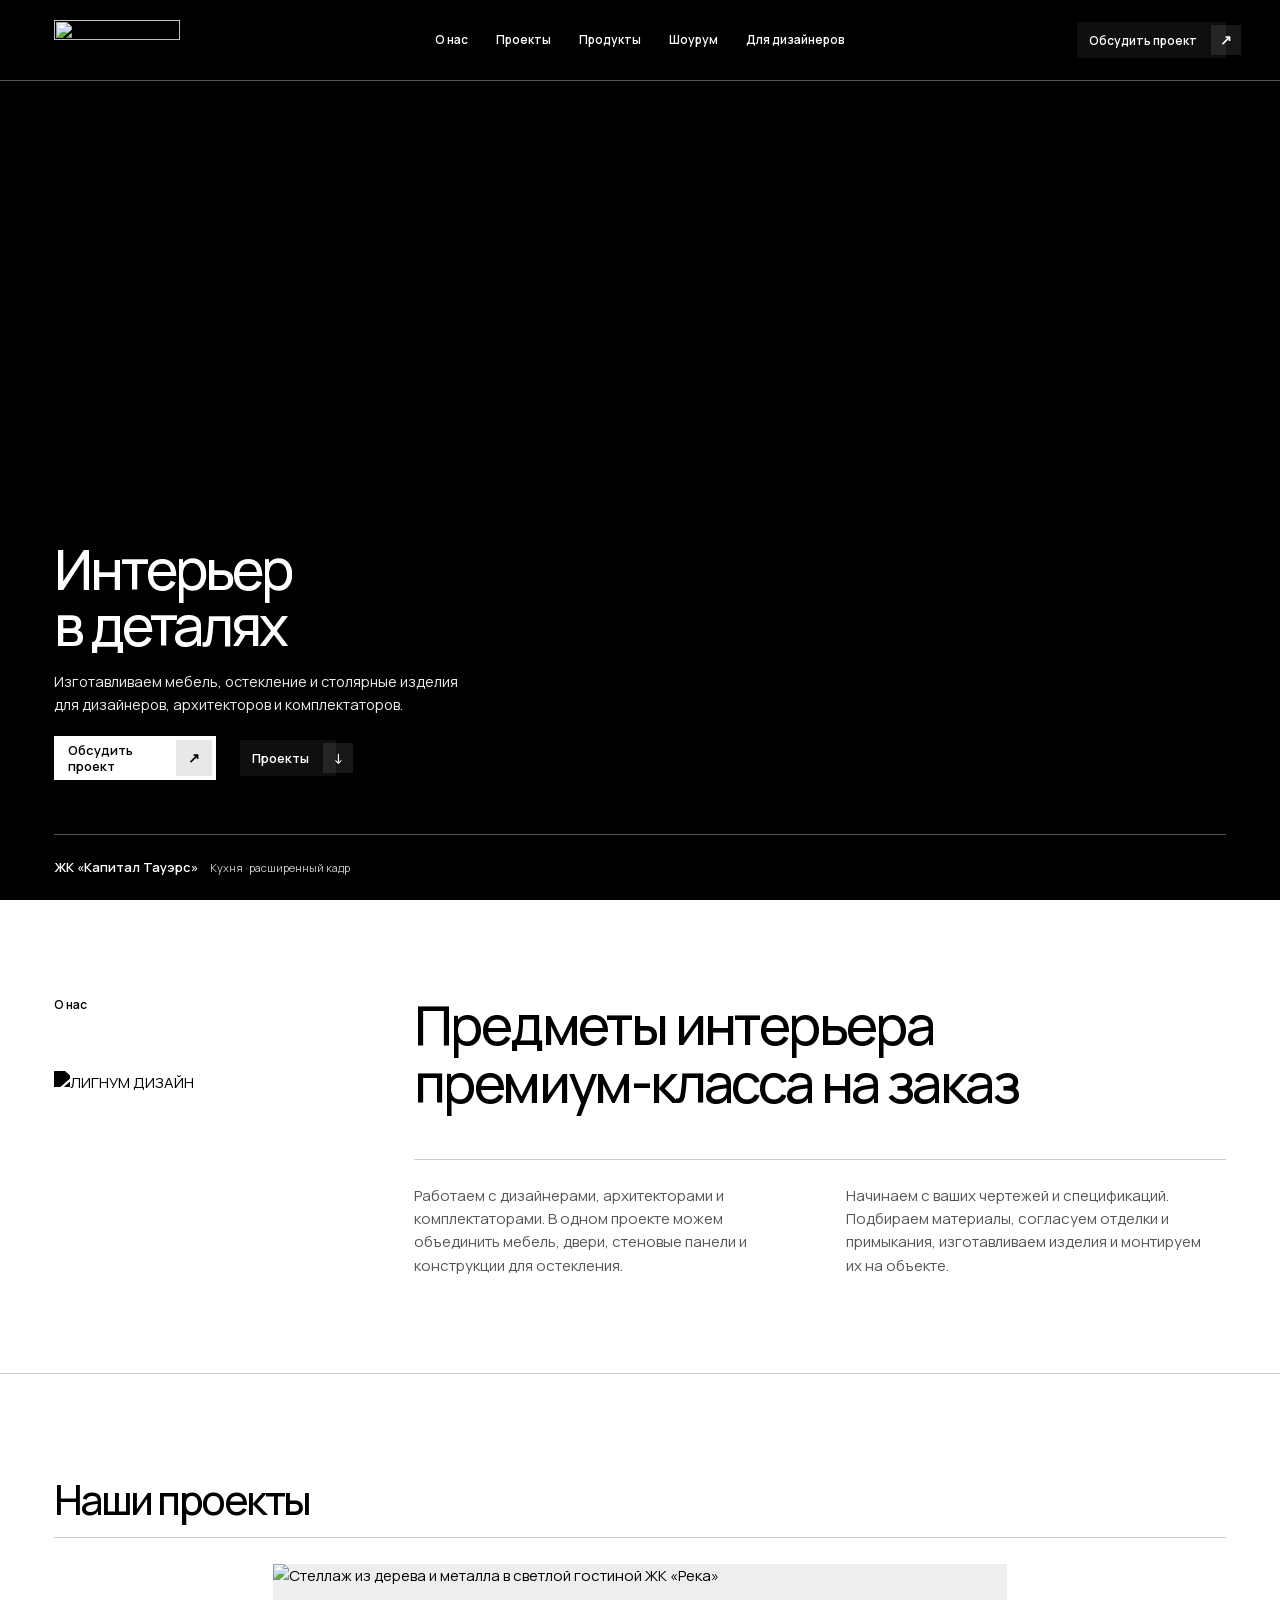
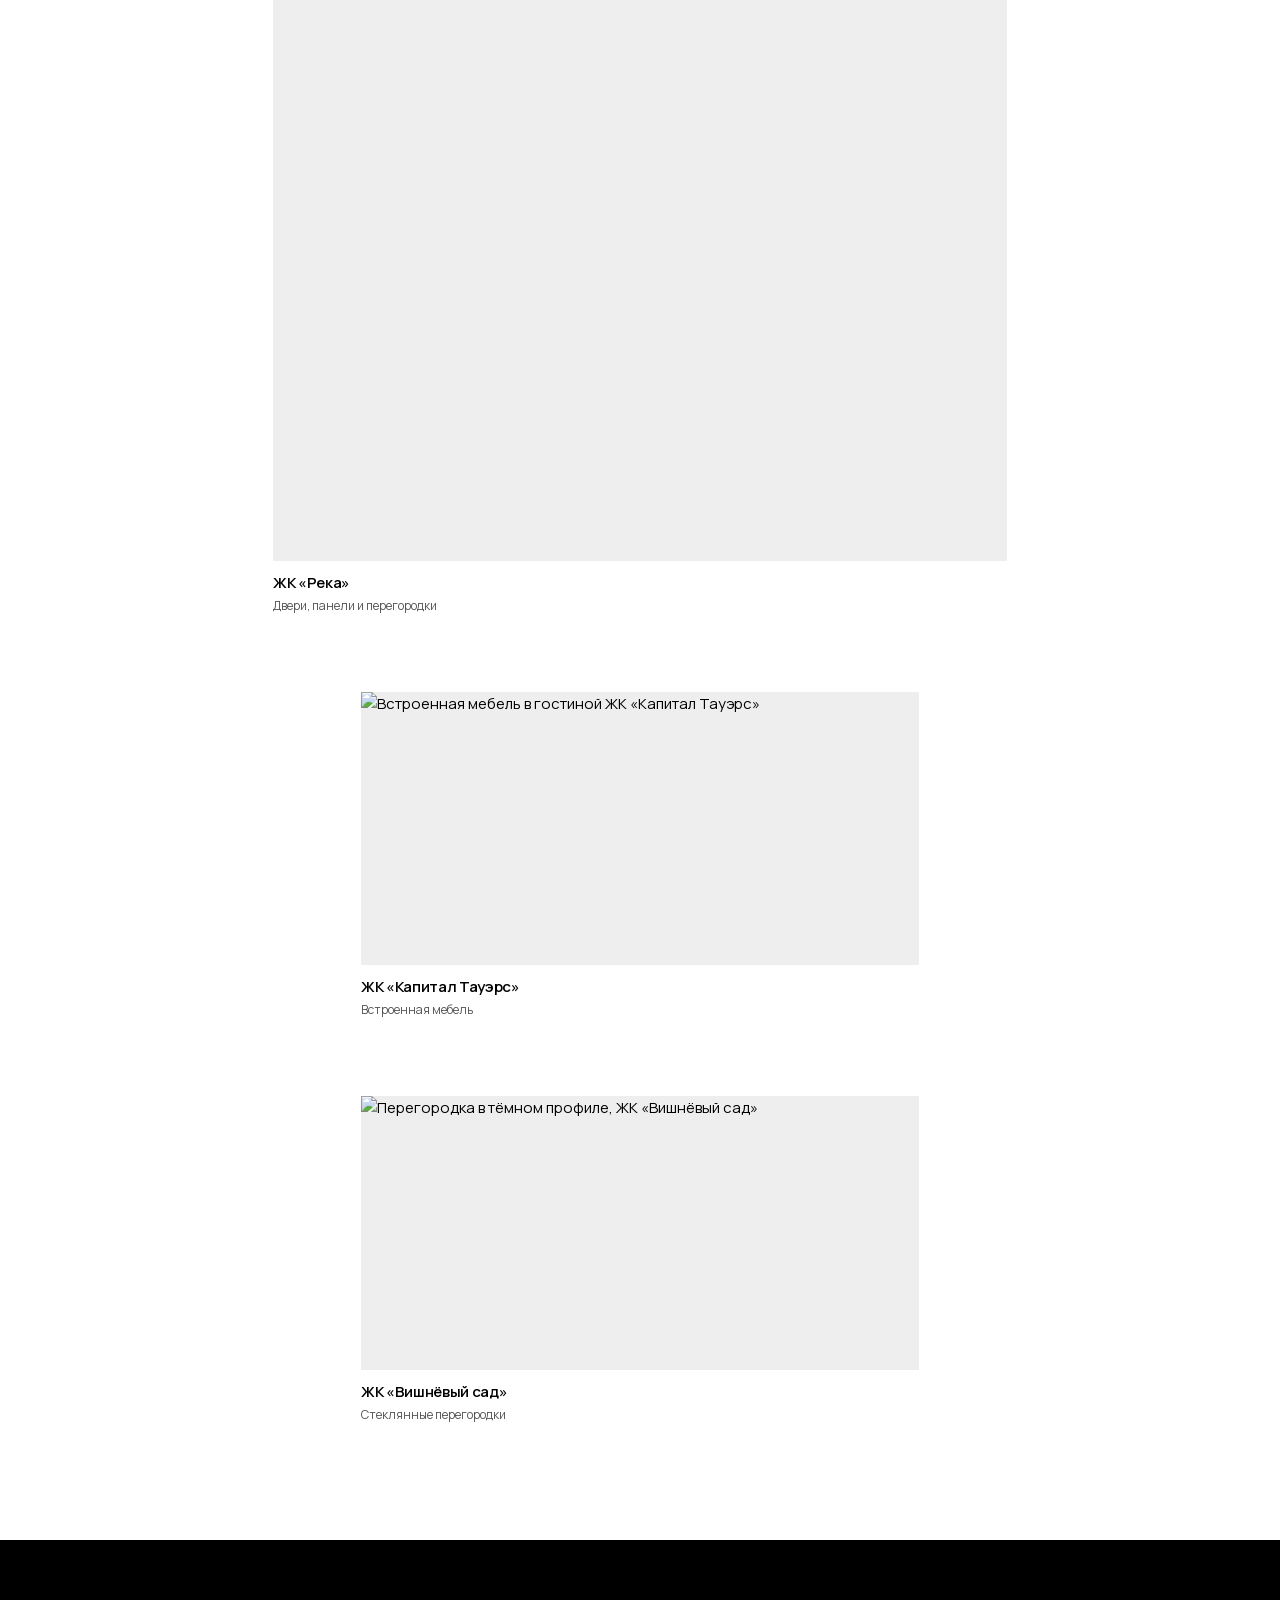
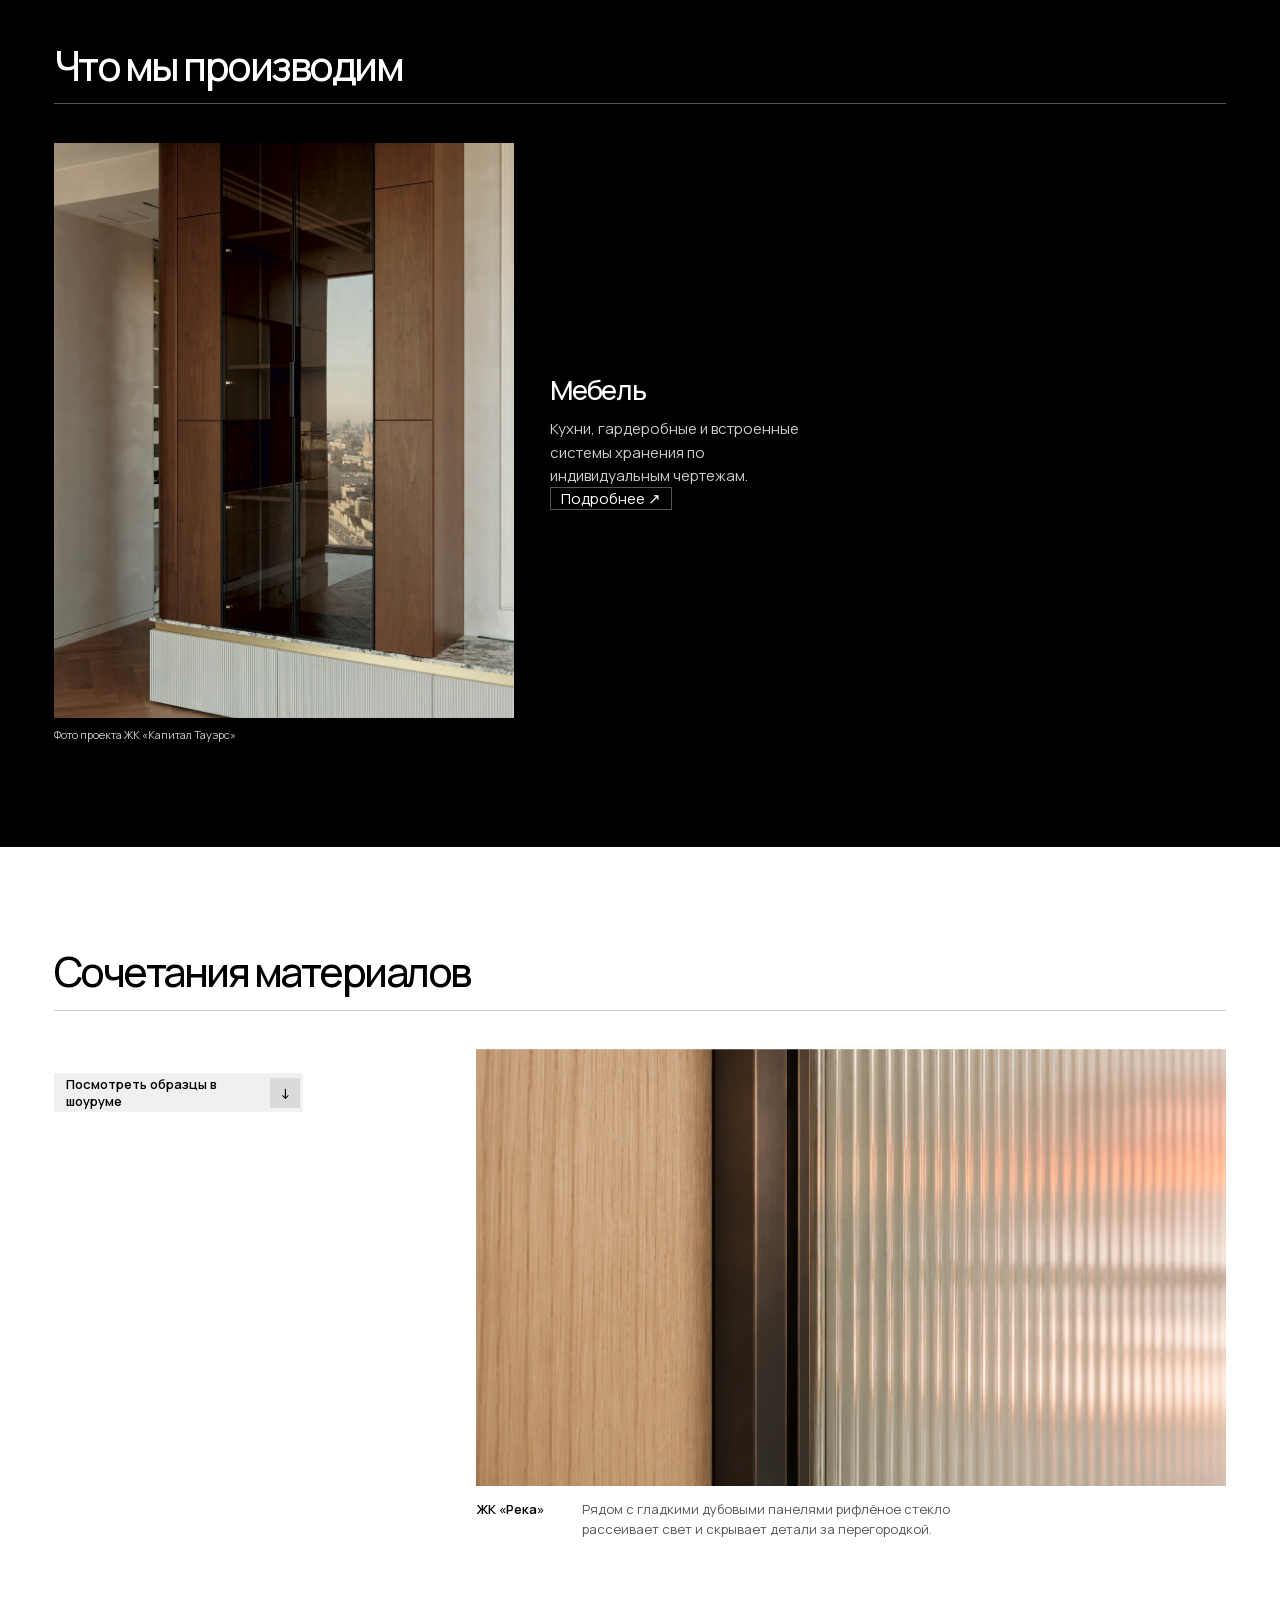
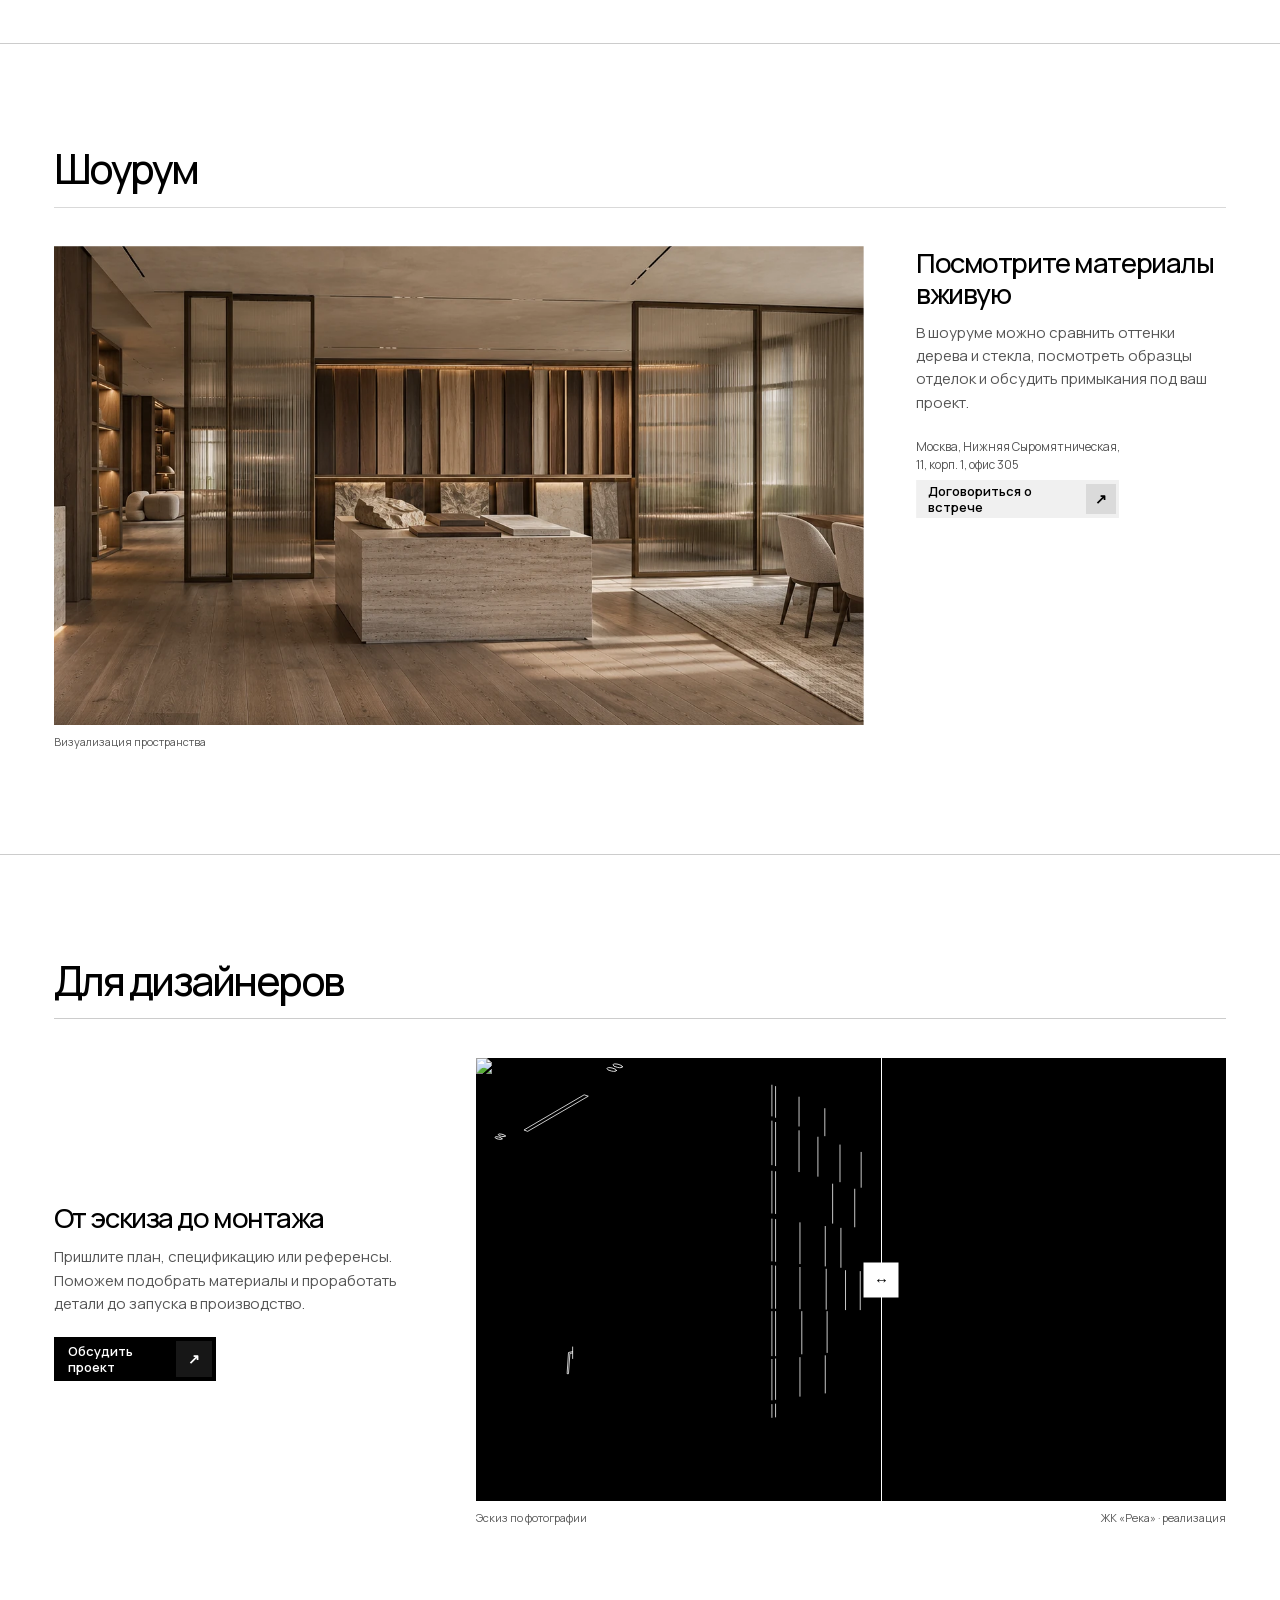
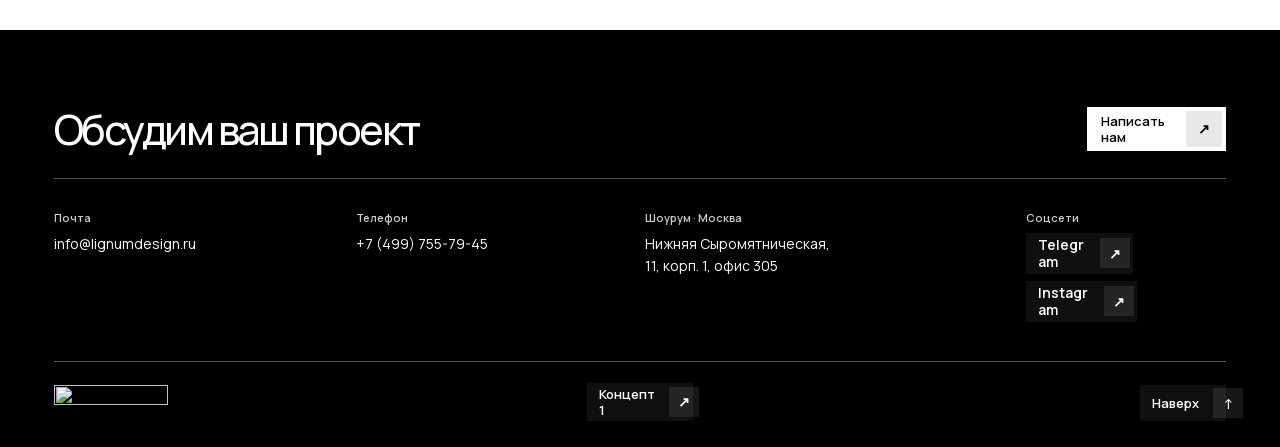
==== commit 38ae5c52: "Update LIGNUM social links in both footers" ====
--- a/concept-2/index.html
+++ b/concept-2/index.html
@@ -244,7 +244,11 @@
         <div><span class="section-label">Почта</span><a href="mailto:info@lignumdesign.ru">info@lignumdesign.ru</a></div>
         <div><span class="section-label">Телефон</span><a href="tel:+74997557945">+7 (499) 755-79-45</a></div>
         <div><span class="section-label">Шоурум · Москва</span><address>Нижняя Сыромятническая,<br>11, корп. 1, офис 305</address></div>
-        <div><span class="section-label">Связаться</span><a class="text-link" href="https://t.me/lignum_design" target="_blank" rel="noopener noreferrer">Telegram <span aria-hidden="true">↗</span></a></div>
+        <div>
+          <span class="section-label">Соцсети</span>
+          <a class="text-link" href="https://t.me/lignumdesign" target="_blank" rel="noopener noreferrer">Telegram <span aria-hidden="true">↗</span></a>
+          <a class="text-link" href="https://www.instagram.com/lignum_design_official" target="_blank" rel="noopener noreferrer">Instagram <span aria-hidden="true">↗</span></a>
+        </div>
       </div>
       <div class="footer-bottom">
         <a class="footer-logo" href="#top" aria-label="ЛИГНУМ ДИЗАЙН, наверх"><img src="/lignum-preview/assets/lignum-logo-original-white.png" width="896" height="288" alt=""></a>
